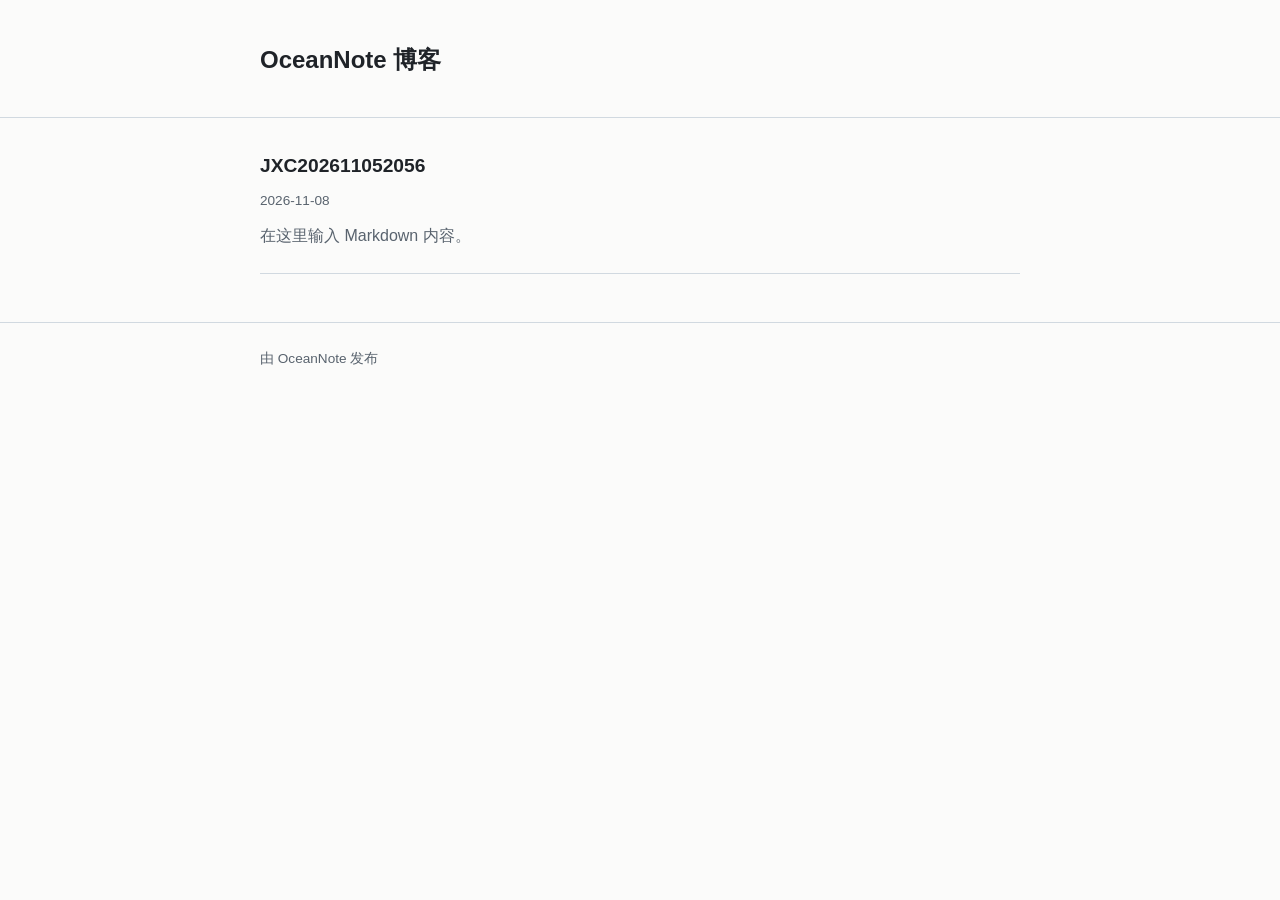
==== index.html @ cf7c47b4 "Publish OceanNote blog (5 files)" ====
<!DOCTYPE html>
<html lang="zh-CN">
<head>
<meta charset="utf-8" />
<meta name="viewport" content="width=device-width, initial-scale=1" />
<title>OceanNote 博客</title>
<meta name="description" content="" />
<link rel="stylesheet" href="assets/style.css" />
</head>
<body>
<header class="site-header">
  <div class="container">
    <a class="site-title" href="./">OceanNote 博客</a>
    <p class="site-description"></p>
  </div>
</header>
<main class="container">
  <ul class="post-list">
    <li class="post-item">
      <a class="post-title" href="posts/jxc202611052056-3792eee6/">JXC202611052056</a>
      <p class="post-meta">2026-11-08</p>
      <p class="post-summary">在这里输入 Markdown 内容。</p>
    </li>
  </ul>
</main>
<footer class="site-footer"><div class="container">由 OceanNote 发布</div></footer>
</body>
</html>
---- assets/style.css ----
:root {
  --bg: #fbfbfa;
  --fg: #1f2328;
  --muted: #59636e;
  --border: #d1d9e0;
  --accent: #0969da;
  --code-bg: #f6f8fa;
  --quote-bg: #f0f6ff;
}

@media (prefers-color-scheme: dark) {
  :root {
    --bg: #0d1117;
    --fg: #e6edf3;
    --muted: #9198a1;
    --border: #30363d;
    --accent: #58a6ff;
    --code-bg: #161b22;
    --quote-bg: #161b22;
  }
}

* { box-sizing: border-box; }

body {
  margin: 0;
  background: var(--bg);
  color: var(--fg);
  font-family: -apple-system, BlinkMacSystemFont, "Segoe UI", "PingFang SC",
    "Hiragino Sans GB", "Microsoft YaHei", sans-serif;
  line-height: 1.7;
  -webkit-font-smoothing: antialiased;
}

.container {
  width: min(760px, calc(100% - 2.5rem));
  margin: 0 auto;
}

.site-header {
  border-bottom: 1px solid var(--border);
  padding: 2.5rem 0 1.75rem;
}

.site-title {
  color: var(--fg);
  font-size: 1.5rem;
  font-weight: 700;
  text-decoration: none;
}

.site-title:hover { color: var(--accent); }

.site-description {
  margin: 0.5rem 0 0;
  color: var(--muted);
  font-size: 0.95rem;
}

main { padding: 2rem 0 3rem; }

.post-list {
  list-style: none;
  margin: 0;
  padding: 0;
}

.post-item {
  padding: 1.5rem 0;
  border-bottom: 1px solid var(--border);
}

.post-item:first-child { padding-top: 0; }

.post-title {
  color: var(--fg);
  font-size: 1.2rem;
  font-weight: 650;
  text-decoration: none;
}

.post-title:hover { color: var(--accent); }

.post-meta {
  margin: 0.4rem 0 0;
  color: var(--muted);
  font-size: 0.85rem;
}

.post-summary {
  margin: 0.6rem 0 0;
  color: var(--muted);
}

.empty {
  padding: 2rem 0;
  color: var(--muted);
}

.back-link {
  display: inline-block;
  margin-bottom: 1.25rem;
  color: var(--muted);
  font-size: 0.9rem;
  text-decoration: none;
}

.back-link:hover { color: var(--accent); }

.post h1 {
  margin: 0 0 0.5rem;
  font-size: 2rem;
  line-height: 1.3;
}

.post-content { margin-top: 2rem; }

.post-content h1,
.post-content h2,
.post-content h3,
.post-content h4 {
  margin: 2rem 0 0.75rem;
  line-height: 1.35;
}

.post-content h2 { font-size: 1.5rem; }
.post-content h3 { font-size: 1.25rem; }

.post-content a { color: var(--accent); }

.post-content img {
  max-width: 100%;
  height: auto;
  border-radius: 8px;
}

.post-content blockquote {
  margin: 1.25rem 0;
  padding: 0.75rem 1rem;
  border-left: 4px solid var(--accent);
  background: var(--quote-bg);
  color: var(--muted);
}

.post-content code {
  padding: 0.15em 0.4em;
  border-radius: 6px;
  background: var(--code-bg);
  font-family: ui-monospace, SFMono-Regular, "SF Mono", Menlo, Consolas, monospace;
  font-size: 0.9em;
}

.post-content pre {
  padding: 1rem;
  border: 1px solid var(--border);
  border-radius: 8px;
  background: var(--code-bg);
  overflow-x: auto;
}

.post-content pre code {
  padding: 0;
  background: transparent;
  font-size: 0.88rem;
}

.post-content table {
  width: 100%;
  border-collapse: collapse;
  margin: 1.25rem 0;
  font-size: 0.95rem;
}

.post-content th,
.post-content td {
  padding: 0.5rem 0.75rem;
  border: 1px solid var(--border);
  text-align: left;
}

.post-content th { background: var(--code-bg); }

.post-content hr {
  border: 0;
  border-top: 1px solid var(--border);
  margin: 2rem 0;
}

.post-content ul,
.post-content ol { padding-left: 1.5rem; }

.post-content li.task-list-item { list-style: none; }

.post-content input[type="checkbox"] { margin-right: 0.4rem; }

.post-content .anchor {
  margin-left: 0.35rem;
  color: var(--muted);
  text-decoration: none;
  opacity: 0;
}

.post-content h1:hover .anchor,
.post-content h2:hover .anchor,
.post-content h3:hover .anchor,
.post-content h4:hover .anchor { opacity: 1; }

.footnotes {
  margin-top: 3rem;
  border-top: 1px solid var(--border);
  color: var(--muted);
  font-size: 0.9rem;
}

.site-footer {
  border-top: 1px solid var(--border);
  padding: 1.5rem 0 2.5rem;
  color: var(--muted);
  font-size: 0.85rem;
}
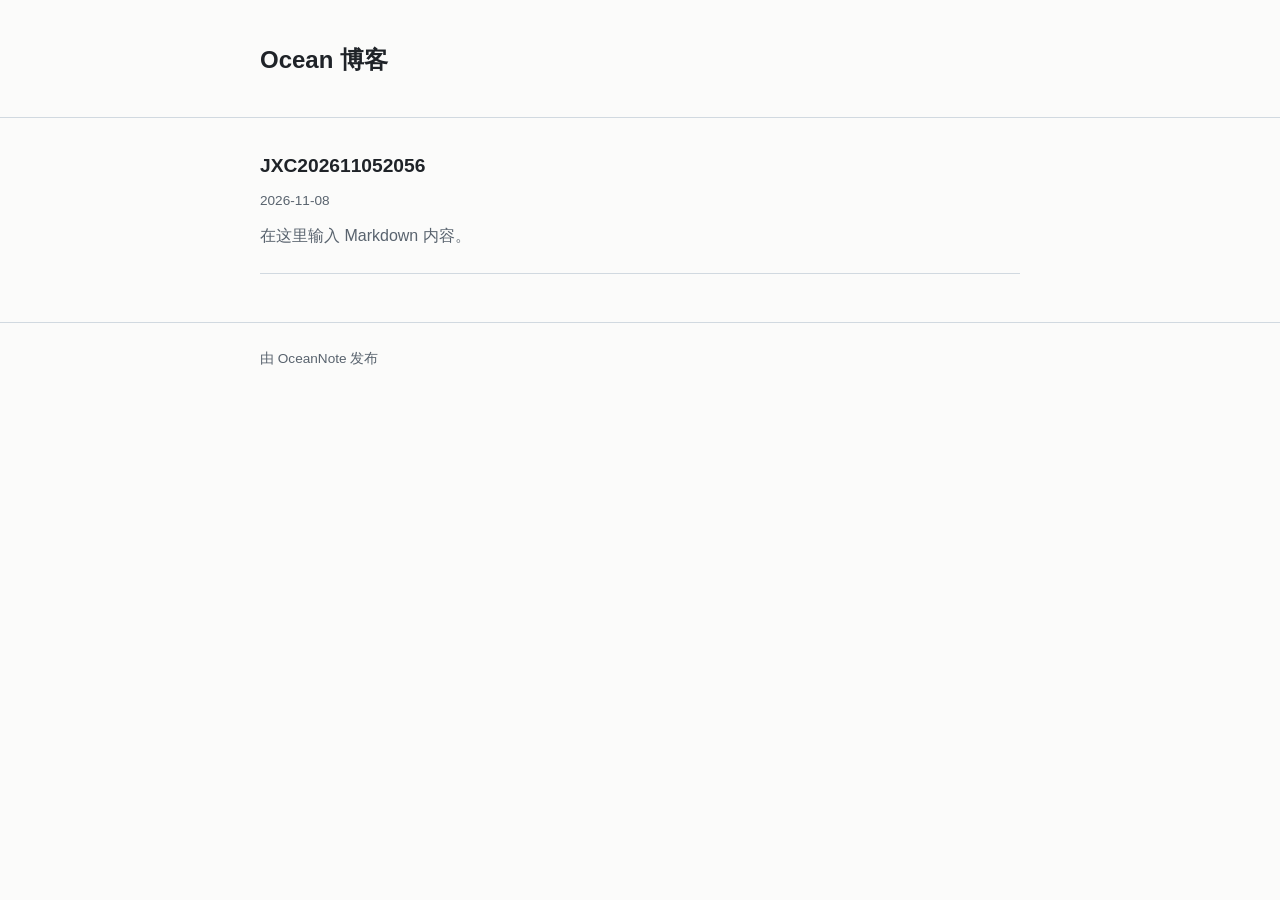
==== commit 3ba19b6f: "Publish OceanNote blog (5 files)" ====
--- a/index.html
+++ b/index.html
@@ -3,14 +3,14 @@
 <head>
 <meta charset="utf-8" />
 <meta name="viewport" content="width=device-width, initial-scale=1" />
-<title>OceanNote 博客</title>
+<title>Ocean 博客</title>
 <meta name="description" content="" />
 <link rel="stylesheet" href="assets/style.css" />
 </head>
 <body>
 <header class="site-header">
   <div class="container">
-    <a class="site-title" href="./">OceanNote 博客</a>
+    <a class="site-title" href="./">Ocean 博客</a>
     <p class="site-description"></p>
   </div>
 </header>
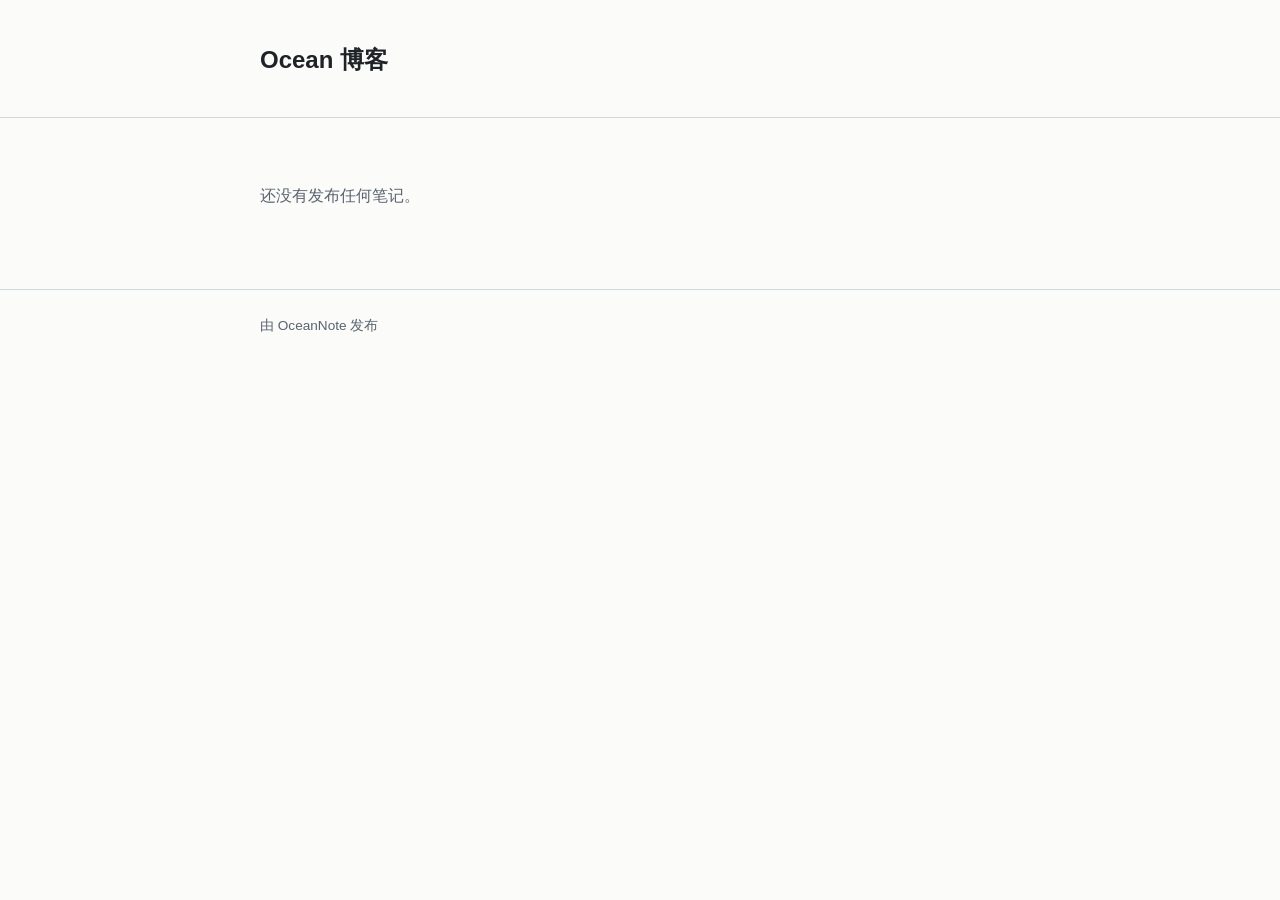
==== commit 3b75c7e0: "Publish OceanNote blog (5 files)" ====
--- a/index.html
+++ b/index.html
@@ -1,28 +1,27 @@
 <!DOCTYPE html>
 <html lang="zh-CN">
 <head>
-<meta charset="utf-8" />
-<meta name="viewport" content="width=device-width, initial-scale=1" />
-<title>Ocean 博客</title>
-<meta name="description" content="" />
-<link rel="stylesheet" href="assets/style.css" />
+    <meta charset="utf-8"/>
+    <meta name="viewport" content="width=device-width, initial-scale=1"/>
+    <title>Ocean 博客</title>
+    <meta name="description" content=""/>
+    <link rel="stylesheet" href="assets/style.css"/>
 </head>
 <body>
 <header class="site-header">
-  <div class="container">
-    <a class="site-title" href="./">Ocean 博客</a>
-    <p class="site-description"></p>
-  </div>
+    <div class="container">
+        <a class="site-title" href="./">Ocean 博客</a>
+        <p class="site-description"></p>
+    </div>
 </header>
 <main class="container">
-  <ul class="post-list">
-    <li class="post-item">
-      <a class="post-title" href="posts/jxc202611052056-3792eee6/">JXC202611052056</a>
-      <p class="post-meta">2026-11-08</p>
-      <p class="post-summary">在这里输入 Markdown 内容。</p>
-    </li>
-  </ul>
+    <ul class="post-list">
+        <li class="empty">还没有发布任何笔记。</li>
+
+    </ul>
 </main>
-<footer class="site-footer"><div class="container">由 OceanNote 发布</div></footer>
+<footer class="site-footer">
+    <div class="container">由 OceanNote 发布</div>
+</footer>
 </body>
 </html>
--- a/assets/style.css
+++ b/assets/style.css
@@ -1,220 +1,251 @@
 :root {
-  --bg: #fbfbfa;
-  --fg: #1f2328;
-  --muted: #59636e;
-  --border: #d1d9e0;
-  --accent: #0969da;
-  --code-bg: #f6f8fa;
-  --quote-bg: #f0f6ff;
+    --bg: #fbfbfa;
+    --fg: #1f2328;
+    --muted: #59636e;
+    --border: #d1d9e0;
+    --accent: #0969da;
+    --code-bg: #f6f8fa;
+    --quote-bg: #f0f6ff;
 }
 
 @media (prefers-color-scheme: dark) {
-  :root {
-    --bg: #0d1117;
-    --fg: #e6edf3;
-    --muted: #9198a1;
-    --border: #30363d;
-    --accent: #58a6ff;
-    --code-bg: #161b22;
-    --quote-bg: #161b22;
-  }
-}
-
-* { box-sizing: border-box; }
+    :root {
+        --bg: #0d1117;
+        --fg: #e6edf3;
+        --muted: #9198a1;
+        --border: #30363d;
+        --accent: #58a6ff;
+        --code-bg: #161b22;
+        --quote-bg: #161b22;
+    }
+}
+
+* {
+    box-sizing: border-box;
+}
 
 body {
-  margin: 0;
-  background: var(--bg);
-  color: var(--fg);
-  font-family: -apple-system, BlinkMacSystemFont, "Segoe UI", "PingFang SC",
+    margin: 0;
+    background: var(--bg);
+    color: var(--fg);
+    font-family: -apple-system, BlinkMacSystemFont, "Segoe UI", "PingFang SC",
     "Hiragino Sans GB", "Microsoft YaHei", sans-serif;
-  line-height: 1.7;
-  -webkit-font-smoothing: antialiased;
+    line-height: 1.7;
+    -webkit-font-smoothing: antialiased;
 }
 
 .container {
-  width: min(760px, calc(100% - 2.5rem));
-  margin: 0 auto;
+    width: min(760px, calc(100% - 2.5rem));
+    margin: 0 auto;
 }
 
 .site-header {
-  border-bottom: 1px solid var(--border);
-  padding: 2.5rem 0 1.75rem;
+    border-bottom: 1px solid var(--border);
+    padding: 2.5rem 0 1.75rem;
 }
 
 .site-title {
-  color: var(--fg);
-  font-size: 1.5rem;
-  font-weight: 700;
-  text-decoration: none;
-}
-
-.site-title:hover { color: var(--accent); }
+    color: var(--fg);
+    font-size: 1.5rem;
+    font-weight: 700;
+    text-decoration: none;
+}
+
+.site-title:hover {
+    color: var(--accent);
+}
 
 .site-description {
-  margin: 0.5rem 0 0;
-  color: var(--muted);
-  font-size: 0.95rem;
-}
-
-main { padding: 2rem 0 3rem; }
+    margin: 0.5rem 0 0;
+    color: var(--muted);
+    font-size: 0.95rem;
+}
+
+main {
+    padding: 2rem 0 3rem;
+}
 
 .post-list {
-  list-style: none;
-  margin: 0;
-  padding: 0;
+    list-style: none;
+    margin: 0;
+    padding: 0;
 }
 
 .post-item {
-  padding: 1.5rem 0;
-  border-bottom: 1px solid var(--border);
-}
-
-.post-item:first-child { padding-top: 0; }
+    padding: 1.5rem 0;
+    border-bottom: 1px solid var(--border);
+}
+
+.post-item:first-child {
+    padding-top: 0;
+}
 
 .post-title {
-  color: var(--fg);
-  font-size: 1.2rem;
-  font-weight: 650;
-  text-decoration: none;
-}
-
-.post-title:hover { color: var(--accent); }
+    color: var(--fg);
+    font-size: 1.2rem;
+    font-weight: 650;
+    text-decoration: none;
+}
+
+.post-title:hover {
+    color: var(--accent);
+}
 
 .post-meta {
-  margin: 0.4rem 0 0;
-  color: var(--muted);
-  font-size: 0.85rem;
+    margin: 0.4rem 0 0;
+    color: var(--muted);
+    font-size: 0.85rem;
 }
 
 .post-summary {
-  margin: 0.6rem 0 0;
-  color: var(--muted);
+    margin: 0.6rem 0 0;
+    color: var(--muted);
 }
 
 .empty {
-  padding: 2rem 0;
-  color: var(--muted);
+    padding: 2rem 0;
+    color: var(--muted);
 }
 
 .back-link {
-  display: inline-block;
-  margin-bottom: 1.25rem;
-  color: var(--muted);
-  font-size: 0.9rem;
-  text-decoration: none;
-}
-
-.back-link:hover { color: var(--accent); }
+    display: inline-block;
+    margin-bottom: 1.25rem;
+    color: var(--muted);
+    font-size: 0.9rem;
+    text-decoration: none;
+}
+
+.back-link:hover {
+    color: var(--accent);
+}
 
 .post h1 {
-  margin: 0 0 0.5rem;
-  font-size: 2rem;
-  line-height: 1.3;
-}
-
-.post-content { margin-top: 2rem; }
+    margin: 0 0 0.5rem;
+    font-size: 2rem;
+    line-height: 1.3;
+}
+
+.post-content {
+    margin-top: 2rem;
+}
 
 .post-content h1,
 .post-content h2,
 .post-content h3,
 .post-content h4 {
-  margin: 2rem 0 0.75rem;
-  line-height: 1.35;
-}
-
-.post-content h2 { font-size: 1.5rem; }
-.post-content h3 { font-size: 1.25rem; }
-
-.post-content a { color: var(--accent); }
+    margin: 2rem 0 0.75rem;
+    line-height: 1.35;
+}
+
+.post-content h2 {
+    font-size: 1.5rem;
+}
+
+.post-content h3 {
+    font-size: 1.25rem;
+}
+
+.post-content a {
+    color: var(--accent);
+}
 
 .post-content img {
-  max-width: 100%;
-  height: auto;
-  border-radius: 8px;
+    max-width: 100%;
+    height: auto;
+    border-radius: 8px;
 }
 
 .post-content blockquote {
-  margin: 1.25rem 0;
-  padding: 0.75rem 1rem;
-  border-left: 4px solid var(--accent);
-  background: var(--quote-bg);
-  color: var(--muted);
+    margin: 1.25rem 0;
+    padding: 0.75rem 1rem;
+    border-left: 4px solid var(--accent);
+    background: var(--quote-bg);
+    color: var(--muted);
 }
 
 .post-content code {
-  padding: 0.15em 0.4em;
-  border-radius: 6px;
-  background: var(--code-bg);
-  font-family: ui-monospace, SFMono-Regular, "SF Mono", Menlo, Consolas, monospace;
-  font-size: 0.9em;
+    padding: 0.15em 0.4em;
+    border-radius: 6px;
+    background: var(--code-bg);
+    font-family: ui-monospace, SFMono-Regular, "SF Mono", Menlo, Consolas, monospace;
+    font-size: 0.9em;
 }
 
 .post-content pre {
-  padding: 1rem;
-  border: 1px solid var(--border);
-  border-radius: 8px;
-  background: var(--code-bg);
-  overflow-x: auto;
+    padding: 1rem;
+    border: 1px solid var(--border);
+    border-radius: 8px;
+    background: var(--code-bg);
+    overflow-x: auto;
 }
 
 .post-content pre code {
-  padding: 0;
-  background: transparent;
-  font-size: 0.88rem;
+    padding: 0;
+    background: transparent;
+    font-size: 0.88rem;
 }
 
 .post-content table {
-  width: 100%;
-  border-collapse: collapse;
-  margin: 1.25rem 0;
-  font-size: 0.95rem;
+    width: 100%;
+    border-collapse: collapse;
+    margin: 1.25rem 0;
+    font-size: 0.95rem;
 }
 
 .post-content th,
 .post-content td {
-  padding: 0.5rem 0.75rem;
-  border: 1px solid var(--border);
-  text-align: left;
-}
-
-.post-content th { background: var(--code-bg); }
+    padding: 0.5rem 0.75rem;
+    border: 1px solid var(--border);
+    text-align: left;
+}
+
+.post-content th {
+    background: var(--code-bg);
+}
 
 .post-content hr {
-  border: 0;
-  border-top: 1px solid var(--border);
-  margin: 2rem 0;
+    border: 0;
+    border-top: 1px solid var(--border);
+    margin: 2rem 0;
 }
 
 .post-content ul,
-.post-content ol { padding-left: 1.5rem; }
-
-.post-content li.task-list-item { list-style: none; }
-
-.post-content input[type="checkbox"] { margin-right: 0.4rem; }
+.post-content ol {
+    padding-left: 1.5rem;
+}
+
+.post-content li.task-list-item {
+    list-style: none;
+}
+
+.post-content input[type="checkbox"] {
+    margin-right: 0.4rem;
+}
 
 .post-content .anchor {
-  margin-left: 0.35rem;
-  color: var(--muted);
-  text-decoration: none;
-  opacity: 0;
+    margin-left: 0.35rem;
+    color: var(--muted);
+    text-decoration: none;
+    opacity: 0;
 }
 
 .post-content h1:hover .anchor,
 .post-content h2:hover .anchor,
 .post-content h3:hover .anchor,
-.post-content h4:hover .anchor { opacity: 1; }
+.post-content h4:hover .anchor {
+    opacity: 1;
+}
 
 .footnotes {
-  margin-top: 3rem;
-  border-top: 1px solid var(--border);
-  color: var(--muted);
-  font-size: 0.9rem;
+    margin-top: 3rem;
+    border-top: 1px solid var(--border);
+    color: var(--muted);
+    font-size: 0.9rem;
 }
 
 .site-footer {
-  border-top: 1px solid var(--border);
-  padding: 1.5rem 0 2.5rem;
-  color: var(--muted);
-  font-size: 0.85rem;
-}
+    border-top: 1px solid var(--border);
+    padding: 1.5rem 0 2.5rem;
+    color: var(--muted);
+    font-size: 0.85rem;
+}
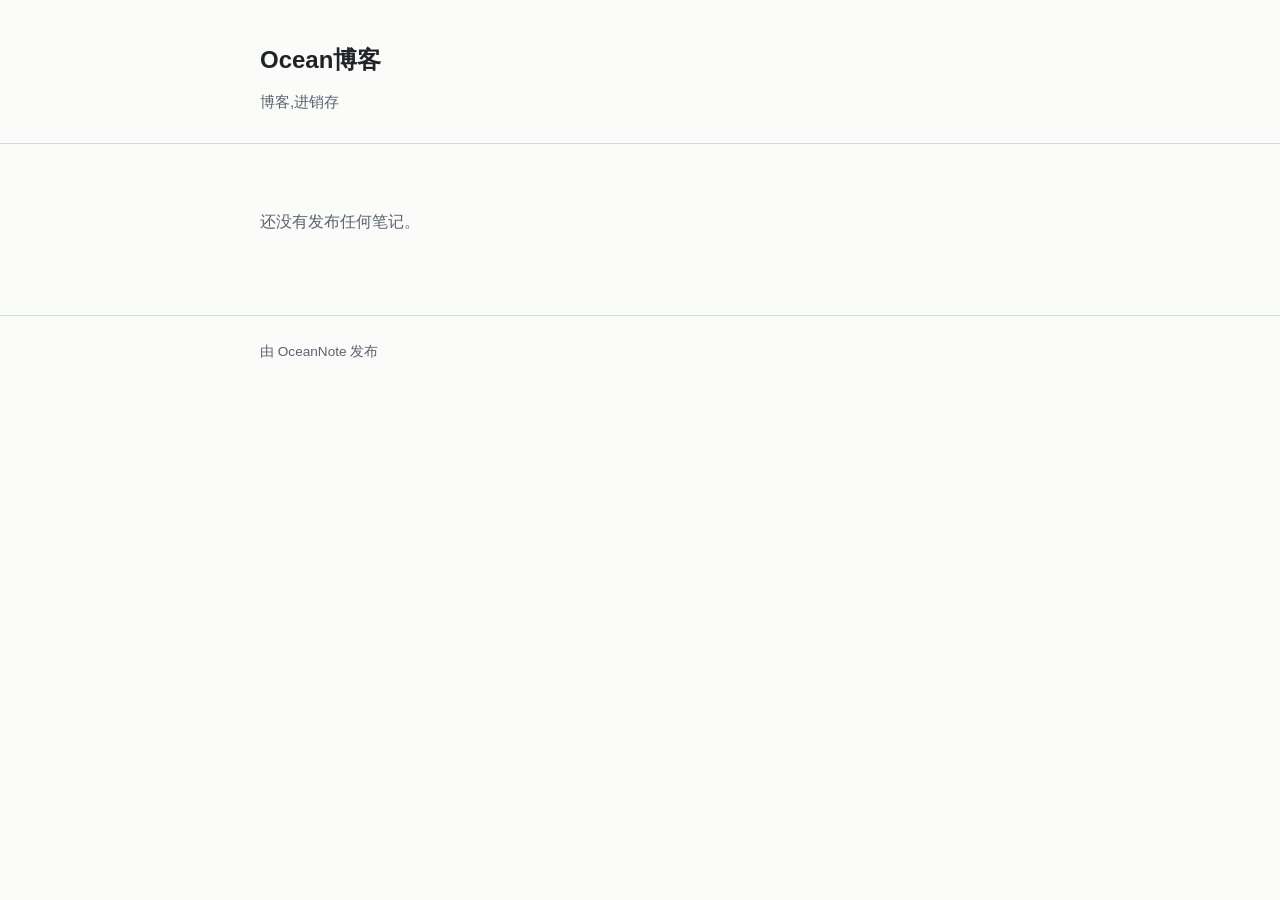
==== commit abfb4095: "Publish OceanNote blog (5 files)" ====
--- a/index.html
+++ b/index.html
@@ -3,15 +3,15 @@
 <head>
     <meta charset="utf-8"/>
     <meta name="viewport" content="width=device-width, initial-scale=1"/>
-    <title>Ocean 博客</title>
-    <meta name="description" content=""/>
+    <title>Ocean博客</title>
+    <meta name="description" content="博客,进销存"/>
     <link rel="stylesheet" href="assets/style.css"/>
 </head>
 <body>
 <header class="site-header">
     <div class="container">
-        <a class="site-title" href="./">Ocean 博客</a>
-        <p class="site-description"></p>
+        <a class="site-title" href="./">Ocean博客</a>
+        <p class="site-description">博客,进销存</p>
     </div>
 </header>
 <main class="container">
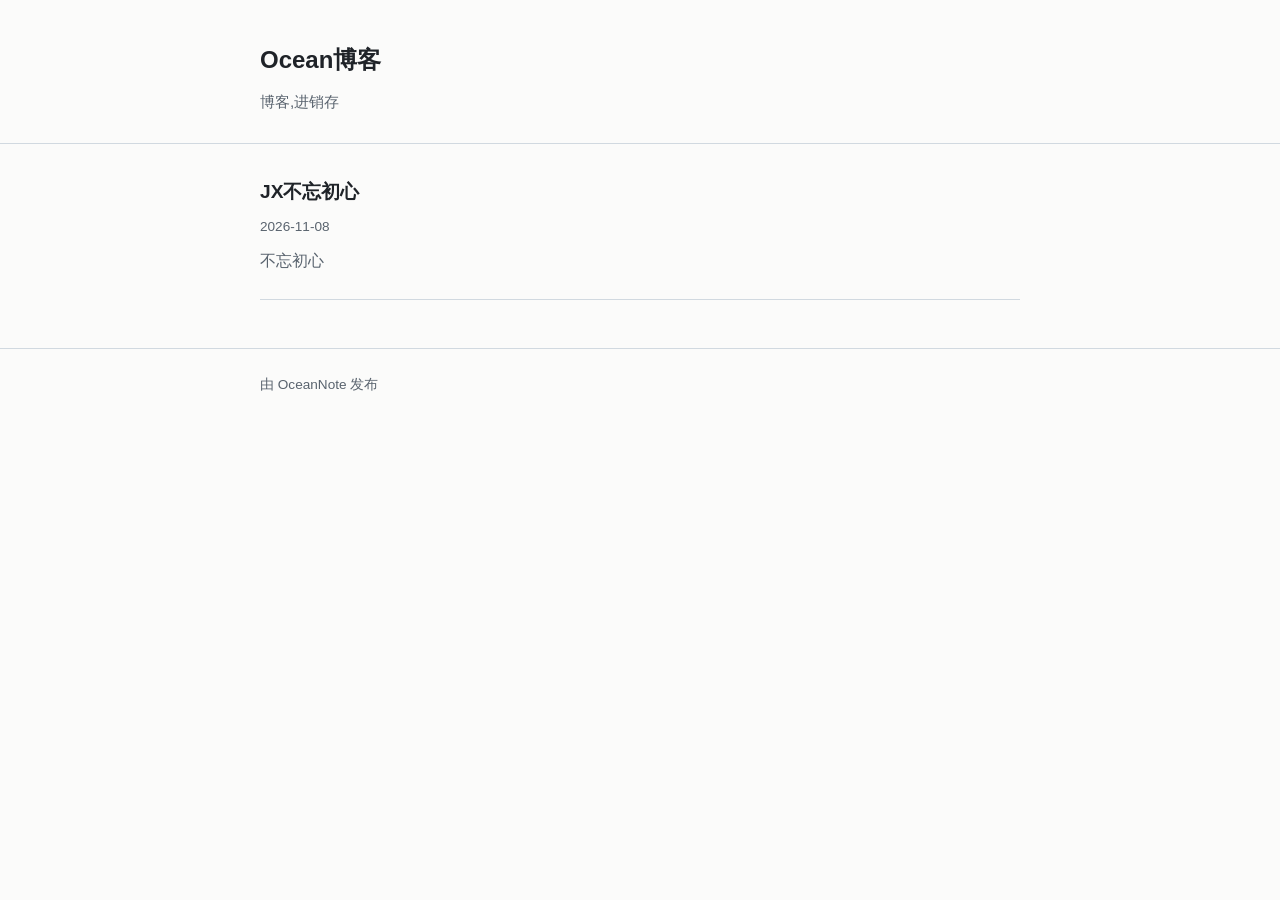
==== commit 4cf4d815: "Publish OceanNote blog (6 files)" ====
--- a/index.html
+++ b/index.html
@@ -16,7 +16,11 @@
 </header>
 <main class="container">
     <ul class="post-list">
-        <li class="empty">还没有发布任何笔记。</li>
+        <li class="post-item">
+    <a class="post-title" href="posts/jxc202611052056-3792eee6/">JX不忘初心</a>
+    <p class="post-meta">2026-11-08</p>
+    <p class="post-summary">不忘初心</p>
+</li>
 
     </ul>
 </main>
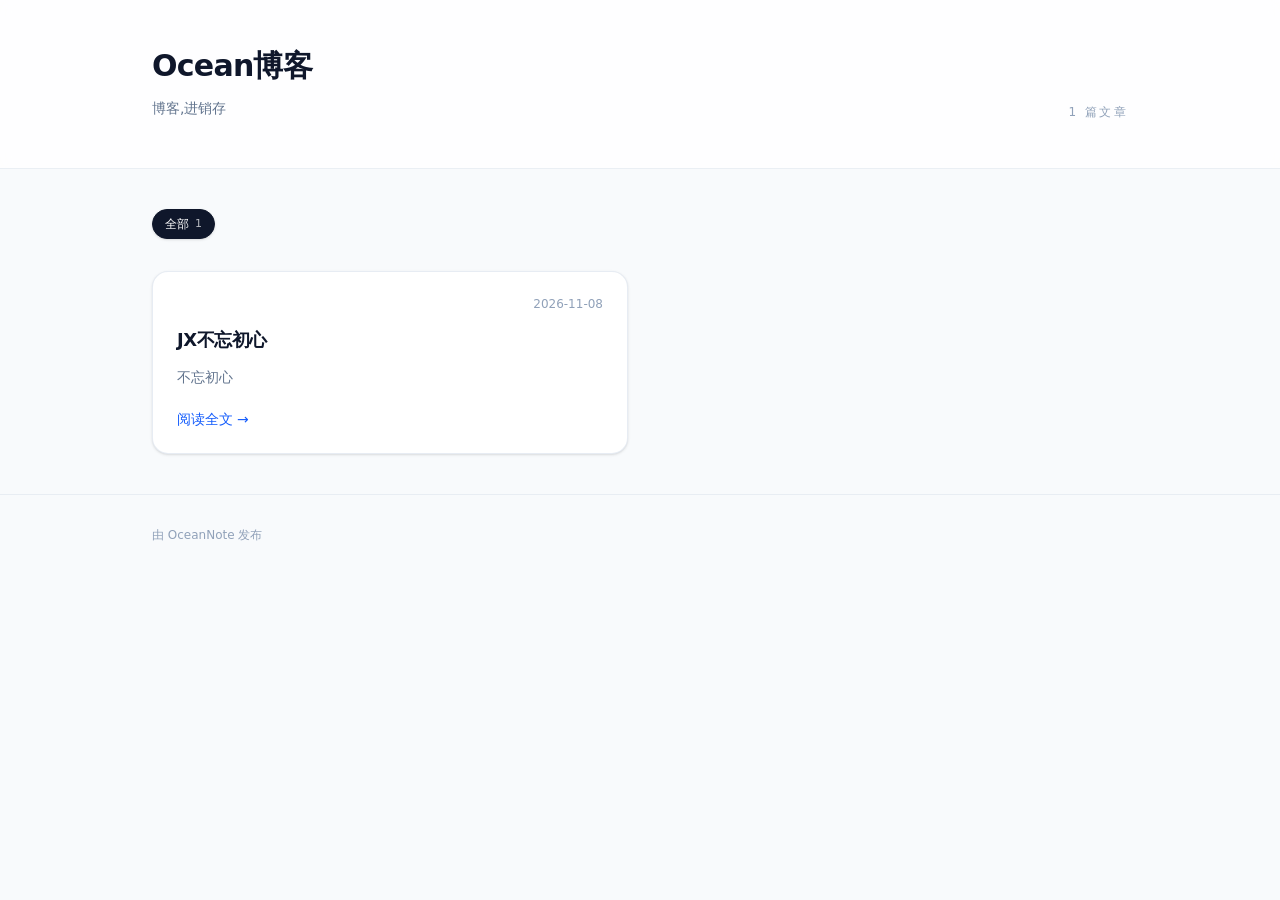
==== commit 117814c4: "Publish OceanNote blog (6 files)" ====
--- a/index.html
+++ b/index.html
@@ -1,31 +1,50 @@
 <!DOCTYPE html>
-<html lang="zh-CN">
+<html lang="zh-CN" class="scroll-smooth">
 <head>
     <meta charset="utf-8"/>
     <meta name="viewport" content="width=device-width, initial-scale=1"/>
     <title>Ocean博客</title>
     <meta name="description" content="博客,进销存"/>
+    <meta property="og:type" content="website"/>
+    <meta property="og:title" content="Ocean博客"/>
+    <meta property="og:description" content="博客,进销存"/>
     <link rel="stylesheet" href="assets/style.css"/>
 </head>
-<body>
-<header class="site-header">
-    <div class="container">
-        <a class="site-title" href="./">Ocean博客</a>
-        <p class="site-description">博客,进销存</p>
+<body class="min-h-screen bg-slate-50 font-sans text-slate-900 antialiased dark:bg-slate-950 dark:text-slate-100">
+<header class="border-b border-slate-200/70 bg-white/80 backdrop-blur dark:border-slate-800/80 dark:bg-slate-950/80">
+    <div class="mx-auto flex max-w-5xl flex-col gap-5 px-6 py-12 sm:flex-row sm:items-end sm:justify-between">
+        <div class="min-w-0">
+            <a href="./" class="text-3xl font-bold tracking-tight text-slate-900 transition hover:text-blue-600 dark:text-slate-100 dark:hover:text-blue-400">Ocean博客</a>
+            <p class="mt-3 max-w-2xl text-sm leading-6 text-slate-500 dark:text-slate-400">博客,进销存</p>
+
+        </div>
+        <p class="shrink-0 text-xs font-medium uppercase tracking-[0.2em] text-slate-400 dark:text-slate-500">1 篇文章</p>
     </div>
 </header>
-<main class="container">
-    <ul class="post-list">
-        <li class="post-item">
-    <a class="post-title" href="posts/jxc202611052056-3792eee6/">JX不忘初心</a>
-    <p class="post-meta">2026-11-08</p>
-    <p class="post-summary">不忘初心</p>
-</li>
+<main class="mx-auto max-w-5xl px-6 py-10">
+    <nav aria-label="文章分类" class="mb-8 flex flex-wrap items-center gap-2">
+        <a href="./" class="inline-flex items-center gap-1.5 rounded-full border border-slate-900 bg-slate-900 px-3 py-1.5 text-xs font-medium text-white shadow-sm transition dark:border-slate-100 dark:bg-slate-100 dark:text-slate-900" aria-current="page">全部<span class="text-[11px] tabular-nums text-white/70 dark:text-slate-700">1</span></a>
 
-    </ul>
+    </nav>
+    <div class="grid gap-6 sm:grid-cols-2">
+        <article class="group flex h-full flex-col rounded-2xl border border-slate-200/80 bg-white p-6 shadow-sm transition duration-200 hover:-translate-y-0.5 hover:border-slate-300 hover:shadow-lg dark:border-slate-800 dark:bg-slate-900 dark:hover:border-slate-700">
+    <div class="flex items-center gap-3 text-xs">
+        
+        <time class="ml-auto shrink-0 tabular-nums text-slate-400 dark:text-slate-500">2026-11-08</time>
+    </div>
+    <h2 class="mt-4 text-lg font-semibold leading-snug tracking-tight text-slate-900 dark:text-slate-100">
+        <a href="posts/jxc202611052056-3792eee6/" class="transition group-hover:text-blue-600 dark:group-hover:text-blue-400">JX不忘初心</a>
+    </h2>
+    <p class="mt-3 line-clamp-3 flex-1 text-sm leading-6 text-slate-500 dark:text-slate-400">不忘初心</p>
+    <a href="posts/jxc202611052056-3792eee6/" class="mt-5 inline-flex items-center gap-1 text-sm font-medium text-blue-600 transition group-hover:gap-2 dark:text-blue-400">
+        阅读全文 <span aria-hidden="true">→</span>
+    </a>
+</article>
+
+    </div>
 </main>
-<footer class="site-footer">
-    <div class="container">由 OceanNote 发布</div>
+<footer class="border-t border-slate-200/70 py-8 dark:border-slate-800/80">
+    <div class="mx-auto max-w-5xl px-6 text-xs text-slate-400 dark:text-slate-500">由 OceanNote 发布</div>
 </footer>
 </body>
 </html>
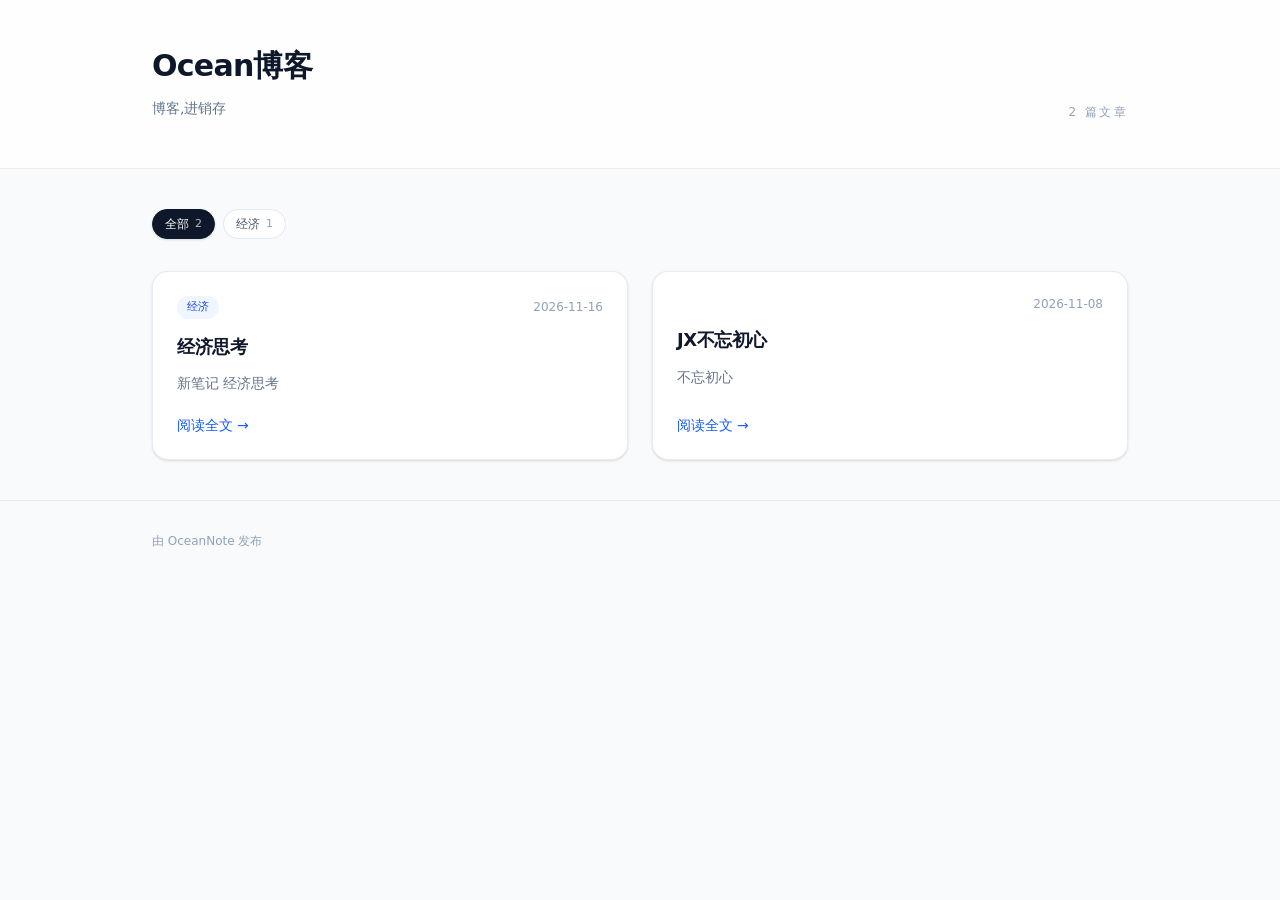
==== commit 0e407aa2: "Publish OceanNote blog (8 files)" ====
--- a/index.html
+++ b/index.html
@@ -18,16 +18,31 @@
             <p class="mt-3 max-w-2xl text-sm leading-6 text-slate-500 dark:text-slate-400">博客,进销存</p>
 
         </div>
-        <p class="shrink-0 text-xs font-medium uppercase tracking-[0.2em] text-slate-400 dark:text-slate-500">1 篇文章</p>
+        <p class="shrink-0 text-xs font-medium uppercase tracking-[0.2em] text-slate-400 dark:text-slate-500">2 篇文章</p>
     </div>
 </header>
 <main class="mx-auto max-w-5xl px-6 py-10">
     <nav aria-label="文章分类" class="mb-8 flex flex-wrap items-center gap-2">
-        <a href="./" class="inline-flex items-center gap-1.5 rounded-full border border-slate-900 bg-slate-900 px-3 py-1.5 text-xs font-medium text-white shadow-sm transition dark:border-slate-100 dark:bg-slate-100 dark:text-slate-900" aria-current="page">全部<span class="text-[11px] tabular-nums text-white/70 dark:text-slate-700">1</span></a>
+        <a href="./" class="inline-flex items-center gap-1.5 rounded-full border border-slate-900 bg-slate-900 px-3 py-1.5 text-xs font-medium text-white shadow-sm transition dark:border-slate-100 dark:bg-slate-100 dark:text-slate-900" aria-current="page">全部<span class="text-[11px] tabular-nums text-white/70 dark:text-slate-700">2</span></a>
+<a href="categories/jingji-938e9370/" class="inline-flex items-center gap-1.5 rounded-full border border-slate-200 bg-white px-3 py-1.5 text-xs font-medium text-slate-600 transition hover:border-slate-300 hover:text-slate-900 dark:border-slate-800 dark:bg-slate-900 dark:text-slate-400 dark:hover:border-slate-700 dark:hover:text-slate-100">经济<span class="text-[11px] tabular-nums text-slate-400 dark:text-slate-500">1</span></a>
 
     </nav>
     <div class="grid gap-6 sm:grid-cols-2">
         <article class="group flex h-full flex-col rounded-2xl border border-slate-200/80 bg-white p-6 shadow-sm transition duration-200 hover:-translate-y-0.5 hover:border-slate-300 hover:shadow-lg dark:border-slate-800 dark:bg-slate-900 dark:hover:border-slate-700">
+    <div class="flex items-center gap-3 text-xs">
+        <a href="categories/jingji-938e9370/" class="inline-flex items-center rounded-full bg-blue-50 px-2.5 py-1 text-[11px] font-medium text-blue-700 transition hover:bg-blue-100 dark:bg-blue-500/10 dark:text-blue-300 dark:hover:bg-blue-500/20">经济</a>
+
+        <time class="ml-auto shrink-0 tabular-nums text-slate-400 dark:text-slate-500">2026-11-16</time>
+    </div>
+    <h2 class="mt-4 text-lg font-semibold leading-snug tracking-tight text-slate-900 dark:text-slate-100">
+        <a href="posts/jingjisikao-65f15f19/" class="transition group-hover:text-blue-600 dark:group-hover:text-blue-400">经济思考</a>
+    </h2>
+    <p class="mt-3 line-clamp-3 flex-1 text-sm leading-6 text-slate-500 dark:text-slate-400">新笔记 经济思考</p>
+    <a href="posts/jingjisikao-65f15f19/" class="mt-5 inline-flex items-center gap-1 text-sm font-medium text-blue-600 transition group-hover:gap-2 dark:text-blue-400">
+        阅读全文 <span aria-hidden="true">→</span>
+    </a>
+</article>
+<article class="group flex h-full flex-col rounded-2xl border border-slate-200/80 bg-white p-6 shadow-sm transition duration-200 hover:-translate-y-0.5 hover:border-slate-300 hover:shadow-lg dark:border-slate-800 dark:bg-slate-900 dark:hover:border-slate-700">
     <div class="flex items-center gap-3 text-xs">
         
         <time class="ml-auto shrink-0 tabular-nums text-slate-400 dark:text-slate-500">2026-11-08</time>
